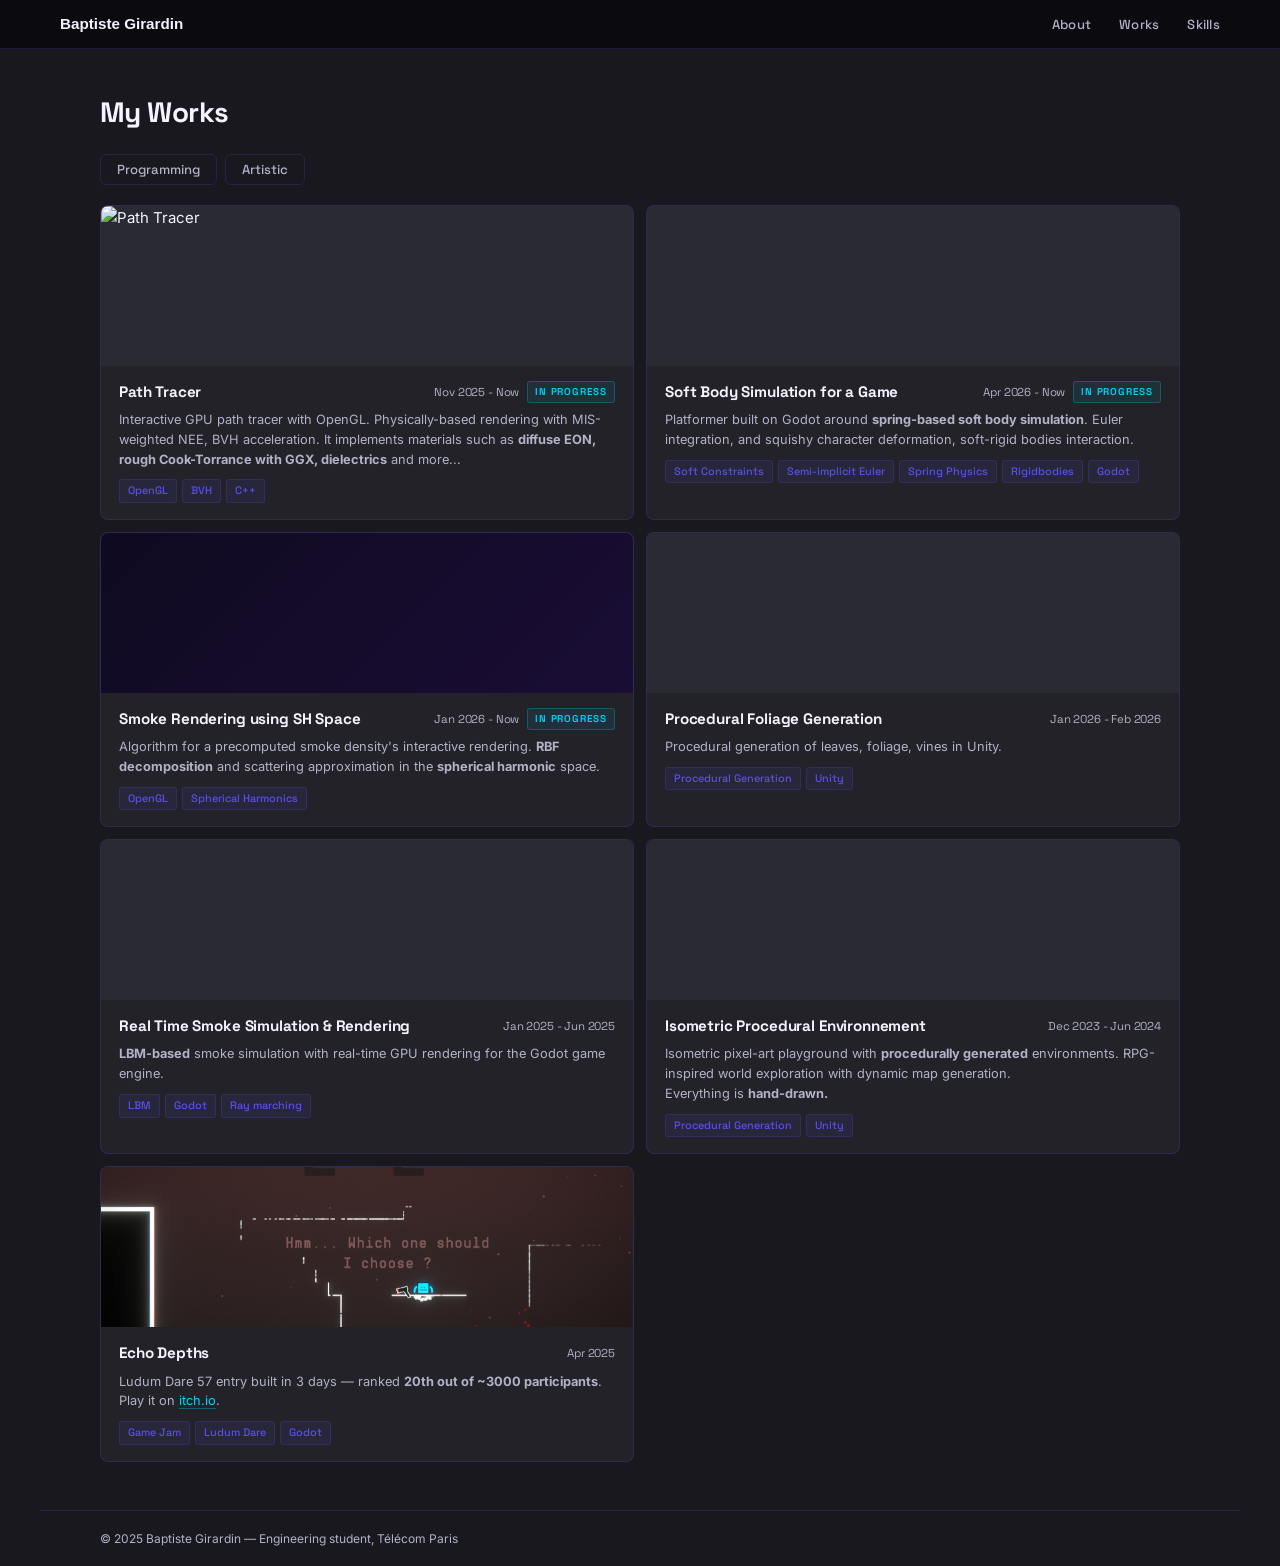
==== projects.html @ 26e7a451 "Add projects page, shared nav/projects JS, filter buttons, new project cards" ====
<!DOCTYPE html>
<html lang="en">
<head>
  <meta charset="UTF-8" />
  <meta name="viewport" content="width=device-width, initial-scale=1.0" />
  <title>Projects — Baptiste Girardin</title>
  <link rel="preconnect" href="https://fonts.googleapis.com" />
  <link href="https://fonts.googleapis.com/css2?family=Space+Grotesk:wght@300;400;500;600;700&family=Inter:wght@300;400;500&display=swap" rel="stylesheet" />
  <link rel="stylesheet" href="css/base.css" />
  <link rel="stylesheet" href="css/nav.css" />
  <link rel="stylesheet" href="css/sections.css" />
  <link rel="stylesheet" href="css/projects.css" />
</head>
<body>

  <nav id="navbar"></nav>
  <script src="js/nav.js"></script>

  <section id="projects" style="padding-top: 96px;">
    <div class="reveal">
      <h2 class="section-title">My Works</h2>
    </div>
    <div class="project-filters reveal">
      <button class="filter-btn" data-filter="code">Programming</button>
      <button class="filter-btn" data-filter="art">Artistic</button>
    </div>
    <div class="projects-grid reveal" data-projects="path-tracer, soft-body, smoke-rendering, foliage, smoke-sim, isometric, echo-depths"></div>
    <script src="js/projects.js"></script>
  </section>

  <footer>
    <p>© 2025 Baptiste Girardin — Engineering student, Télécom Paris</p>
  </footer>

<script src="js/scroll-reveal.js"></script>

</body>
</html>
---- css/base.css ----
*, *::before, *::after {
  box-sizing: border-box;
  margin: 0;
  padding: 0;
}

:root {
  --bg:           #18181E;
  --bg-card:      #222228;
  --bg-card2:     #2A2A32;
  --border:       rgba(91, 79, 232, 0.22);
  --text:         #F4F3FF;
  --muted:        #B2B2C8;
  --accent:       #5B4FE8;
  --accent2:      #00D4FF;
  --accent-glow:  rgba(91, 79, 232, 0.25);
}

html {
  scroll-behavior: smooth;
}

body {
  background: var(--bg);
  color: var(--text);
  font-family: 'Inter', sans-serif;
  font-size: 15px;
  line-height: 1.6;
  overflow-x: hidden;
}

::-webkit-scrollbar { width: 4px; }
::-webkit-scrollbar-track { background: var(--bg); }
::-webkit-scrollbar-thumb { background: var(--accent); border-radius: 2px; }

.btn-primary {
  background: var(--accent);
  color: #fff;
  padding: 8px 20px;
  border-radius: 6px;
  font-family: 'Space Grotesk', sans-serif;
  font-weight: 600;
  font-size: 0.85rem;
  text-decoration: none;
  transition: opacity 0.15s;
}
.btn-primary:hover { opacity: 0.85; }

.btn-ghost {
  border: 1px solid var(--border);
  color: var(--text);
  padding: 8px 20px;
  border-radius: 6px;
  font-family: 'Space Grotesk', sans-serif;
  font-weight: 500;
  font-size: 0.85rem;
  text-decoration: none;
  transition: border-color 0.2s, color 0.2s;
}
.btn-ghost:hover {
  border-color: var(--accent);
  color: var(--accent);
}

.reveal {
  opacity: 0;
  transform: translateY(12px);
  transition: opacity 0.35s ease, transform 0.35s ease;
}
.reveal.visible {
  opacity: 1;
  transform: translateY(0);
}

@media (prefers-reduced-motion: reduce) {
  *, *::before, *::after {
    animation-duration: 0.001ms !important;
    transition-duration: 0.001ms !important;
  }
}
---- css/nav.css ----
nav {
  position: fixed;
  top: 0; left: 0; right: 0;
  z-index: 100;
  display: flex;
  justify-content: space-between;
  align-items: center;
  padding: 12px 60px;
  background: rgba(10, 10, 15, 0.92);
  backdrop-filter: blur(12px);
  border-bottom: 1px solid var(--border);
}

.nav-logo {
  font-family: -apple-system, BlinkMacSystemFont, 'Segoe UI', sans-serif;
  font-weight: 600;
  font-size: 0.95rem;
  letter-spacing: 0;
  color: var(--text);
  text-decoration: none;
}

.nav-links {
  display: flex;
  gap: 28px;
  list-style: none;
}
.nav-links a {
  color: var(--muted);
  font-size: 0.82rem;
  text-decoration: none;
  letter-spacing: 0.02em;
  font-family: 'Space Grotesk', sans-serif;
  font-weight: 500;
  transition: color 0.15s;
}
.nav-links a:hover {
  color: var(--text);
}

@media (max-width: 900px) {
  nav { padding: 12px 24px; }
  .nav-links { gap: 15px; }
}
---- css/sections.css ----
section {
  padding: 48px 60px;
  max-width: 1200px;
  margin: 0 auto;
}

.section-label {
  font-family: 'Space Grotesk', sans-serif;
  font-size: 0.68rem;
  font-weight: 600;
  letter-spacing: 0.18em;
  text-transform: uppercase;
  color: var(--accent);
  margin-bottom: 6px;
}

.section-title {
  font-family: 'Space Grotesk', sans-serif;
  font-size: clamp(1.3rem, 2.5vw, 1.75rem);
  font-weight: 700;
  letter-spacing: -0.02em;
  line-height: 1.2;
  margin-bottom: 24px;
}
.section-title em {
  color: var(--accent2);
  font-style: normal;
}

.about-grid {
  display: grid;
  grid-template-columns: 120px 1fr 220px;
  column-gap: 28px;
  row-gap: 10px;
  align-items: start;
}

.about-photo {
  display: flex;
  flex-direction: column;
  align-items: center;
}

.about-photo-mobile { display: none; }

.photo-placeholder {
  width: 140px;
  height: 170px;
  border-radius: 8px;
  background: var(--bg-card2);
  border: 1px solid var(--border);
  display: flex;
  align-items: center;
  justify-content: center;
  color: var(--muted);
  overflow: hidden;
}

.photo-placeholder img {
  width: 100%;
  height: 100%;
  object-fit: cover;
  object-position: center top;
  transform: scale(1.6);
  transform-origin: center top;
  border-radius: 8px;
}

.about-text {
  align-self: center;
}

.inline-link {
  color: var(--accent2);
  text-decoration: none;
  border-bottom: 1px solid rgba(0, 212, 255, 0.35);
}
.inline-link:hover { border-bottom-color: var(--accent2); }

.about-text p {
  color: var(--muted);
  margin-bottom: 10px;
  font-size: 0.875rem;
  line-height: 1.65;
}
.about-text p strong { color: var(--text); font-weight: 500; }
.about-text p em     { color: var(--accent2); font-style: italic; }

.about-links {
  grid-column: 2 / -1;
  display: flex;
  flex-direction: row;
  flex-wrap: wrap;
  gap: 8px;
}

.about-tags {
  display: flex;
  flex-wrap: wrap;
  gap: 6px;
  margin-top: 14px;
}
.tag {
  background: var(--bg-card2);
  border: 1px solid var(--border);
  padding: 3px 10px;
  border-radius: 4px;
  font-size: 0.72rem;
  font-family: 'Space Grotesk', sans-serif;
  font-weight: 500;
  color: var(--muted);
  letter-spacing: 0.02em;
}

.about-stats {
  display: flex;
  flex-direction: column;
  gap: 10px;
  align-self: center;
}

.telecom-badge {
  background: rgba(91,79,232,0.08);
  border: 1px solid rgba(91, 79, 232, 0.28);
  border-radius: 8px;
  padding: 12px 16px;
  display: flex;
  align-items: center;
  gap: 12px;
}
.telecom-img {
  width: 48px;
  height: auto;
  flex-shrink: 0;
  opacity: 0.85;
}
.telecom-info strong {
  font-family: 'Space Grotesk', sans-serif;
  font-weight: 600;
  font-size: 0.875rem;
}
.telecom-info span {
  display: block;
  font-size: 0.75rem;
  color: var(--muted);
  margin-top: 2px;
}

.stat-card {
  background: var(--bg-card);
  border: 1px solid var(--border);
  border-radius: 8px;
  padding: 10px 16px;
  display: flex;
  align-items: baseline;
  gap: 12px;
}

.stat-number {
  font-family: 'Space Grotesk', sans-serif;
  font-size: 1.1rem;
  font-weight: 700;
  letter-spacing: -0.02em;
  color: var(--accent);
  line-height: 1;
  flex-shrink: 0;
  min-width: 40px;
}
.stat-label {
  font-size: 0.78rem;
  color: var(--muted);
}

footer {
  border-top: 1px solid var(--border);
  padding: 18px 60px;
  display: flex;
  justify-content: space-between;
  align-items: center;
  max-width: 1200px;
  margin: 0 auto;
}
footer p   { font-size: 0.75rem; color: var(--muted); }
footer a   { color: var(--accent); text-decoration: none; }

@media (max-width: 900px) {
  section { padding: 36px 24px; }
  .about-grid { display: block; }
  .about-photo { display: none; }
  .about-photo-mobile {
    display: flex;
    justify-content: center;
    margin: 16px 0;
  }
  .photo-placeholder { width: 140px; height: 170px; }

  .about-links { justify-content: center; margin-top: 20px; }
  .about-stats { display: none; }
  .telecom-badge { width: fit-content; margin: 0 auto; }
  footer { flex-direction: column; gap: 8px; text-align: center; padding: 18px 24px; }
}
---- css/projects.css ----
.projects-grid {
  display: grid;
  grid-template-columns: repeat(2, 1fr);
  gap: 12px;
}

.project-card {
  background: var(--bg-card);
  border: 1px solid var(--border);
  border-radius: 8px;
  overflow: hidden;
  transition: border-color 0.18s;
  text-decoration: none;
  color: inherit;
  display: block;
  cursor: pointer;
}
.project-card:hover {
  border-color: var(--accent);
}
.project-card.featured {
  grid-column: span 2;
}

.project-thumb {
  width: 100%;
  height: 160px;
  overflow: hidden;
  background: var(--bg-card2);
  position: relative;
}
.project-thumb canvas,
.project-thumb img,
.project-thumb video {
  width: 100%;
  height: 100%;
  display: block;
  object-fit: cover;
}

.project-thumb img.thumb-zoom {
  transform: scale(1.3);
}
.project-thumb video.thumb-zoom {
  transform: scale(2);
}
.project-thumb video.thumb-leaf {
  transform: scale(1.3);
  translate: 0px -20px;
}
.thumb-placeholder {
  width: 100%;
  height: 100%;
  display: flex;
  align-items: center;
  justify-content: center;
  font-size: 1.5rem;
}
.thumb-gameengine { background: linear-gradient(135deg, #0d1117, #1a1040); }
.thumb-fluid      { background: linear-gradient(135deg, #050d1f, #0a2040); }
.thumb-shader     { background: linear-gradient(135deg, #0f0a20, #1a0d35); }

.project-body {
  padding: 14px 18px 16px;
}

.project-type {
  font-size: 0.68rem;
  font-family: 'Space Grotesk', sans-serif;
  font-weight: 600;
  letter-spacing: 0.14em;
  text-transform: uppercase;
  color: var(--accent2);
  margin-bottom: 4px;
}

.project-name {
  font-family: 'Space Grotesk', sans-serif;
  font-size: 0.95rem;
  font-weight: 700;
  letter-spacing: -0.01em;
  margin-bottom: 6px;
  display: flex;
  align-items: center;
  gap: 8px;
}

.badge-wip {
  font-size: 0.62rem;
  font-family: 'Space Grotesk', sans-serif;
  font-weight: 600;
  letter-spacing: 0.08em;
  text-transform: uppercase;
  padding: 2px 7px;
  border-radius: 3px;
  background: rgba(0, 212, 255, 0.08);
  color: var(--accent2);
  border: 1px solid rgba(0, 212, 255, 0.25);
  flex-shrink: 0;
}

.project-date {
  margin-left: auto;
  font-size: 0.72rem;
  font-family: 'Space Grotesk', sans-serif;
  font-weight: 400;
  color: var(--muted);
  white-space: nowrap;
  padding-left: 8px;
}

.project-desc {
  font-size: 0.8rem;
  color: var(--muted);
  line-height: 1.55;
  margin-bottom: 10px;
}

.project-stack {
  display: flex;
  flex-wrap: wrap;
  gap: 5px;
}
.stack-tag {
  font-size: 0.68rem;
  font-family: 'Space Grotesk', sans-serif;
  font-weight: 500;
  padding: 2px 8px;
  border-radius: 3px;
  background: rgba(91, 79, 232, 0.1);
  color: var(--accent);
  border: 1px solid rgba(91, 79, 232, 0.2);
}

.projects-cta {
  text-align: left;
  margin-top: 16px;
}

.project-filters {
  display: flex;
  gap: 8px;
  margin-bottom: 20px;
}

.filter-btn {
  background: transparent;
  border: 1px solid var(--border);
  color: var(--muted);
  padding: 6px 16px;
  border-radius: 6px;
  font-family: 'Space Grotesk', sans-serif;
  font-size: 0.82rem;
  font-weight: 500;
  cursor: pointer;
  transition: border-color 0.18s, color 0.18s;
}
.filter-btn:hover {
  border-color: var(--accent);
  color: var(--text);
}
.filter-btn.active {
  border-color: var(--accent);
  color: var(--accent);
}

.projects-more {
  margin-top: 20px;
  display: flex;
  justify-content: center;
}

@media (max-width: 900px) {
  .projects-grid { grid-template-columns: 1fr; }
  .project-card.featured { grid-column: span 1; }
  .project-name {
    flex-wrap: wrap;
    row-gap: 4px;
  }
  .project-title { flex-basis: 100%; }
  .badge-wip { margin-left: auto; flex-basis: auto; }
  .project-date { margin-left: 0px; padding-left: 0px; flex-basis: auto; }
}
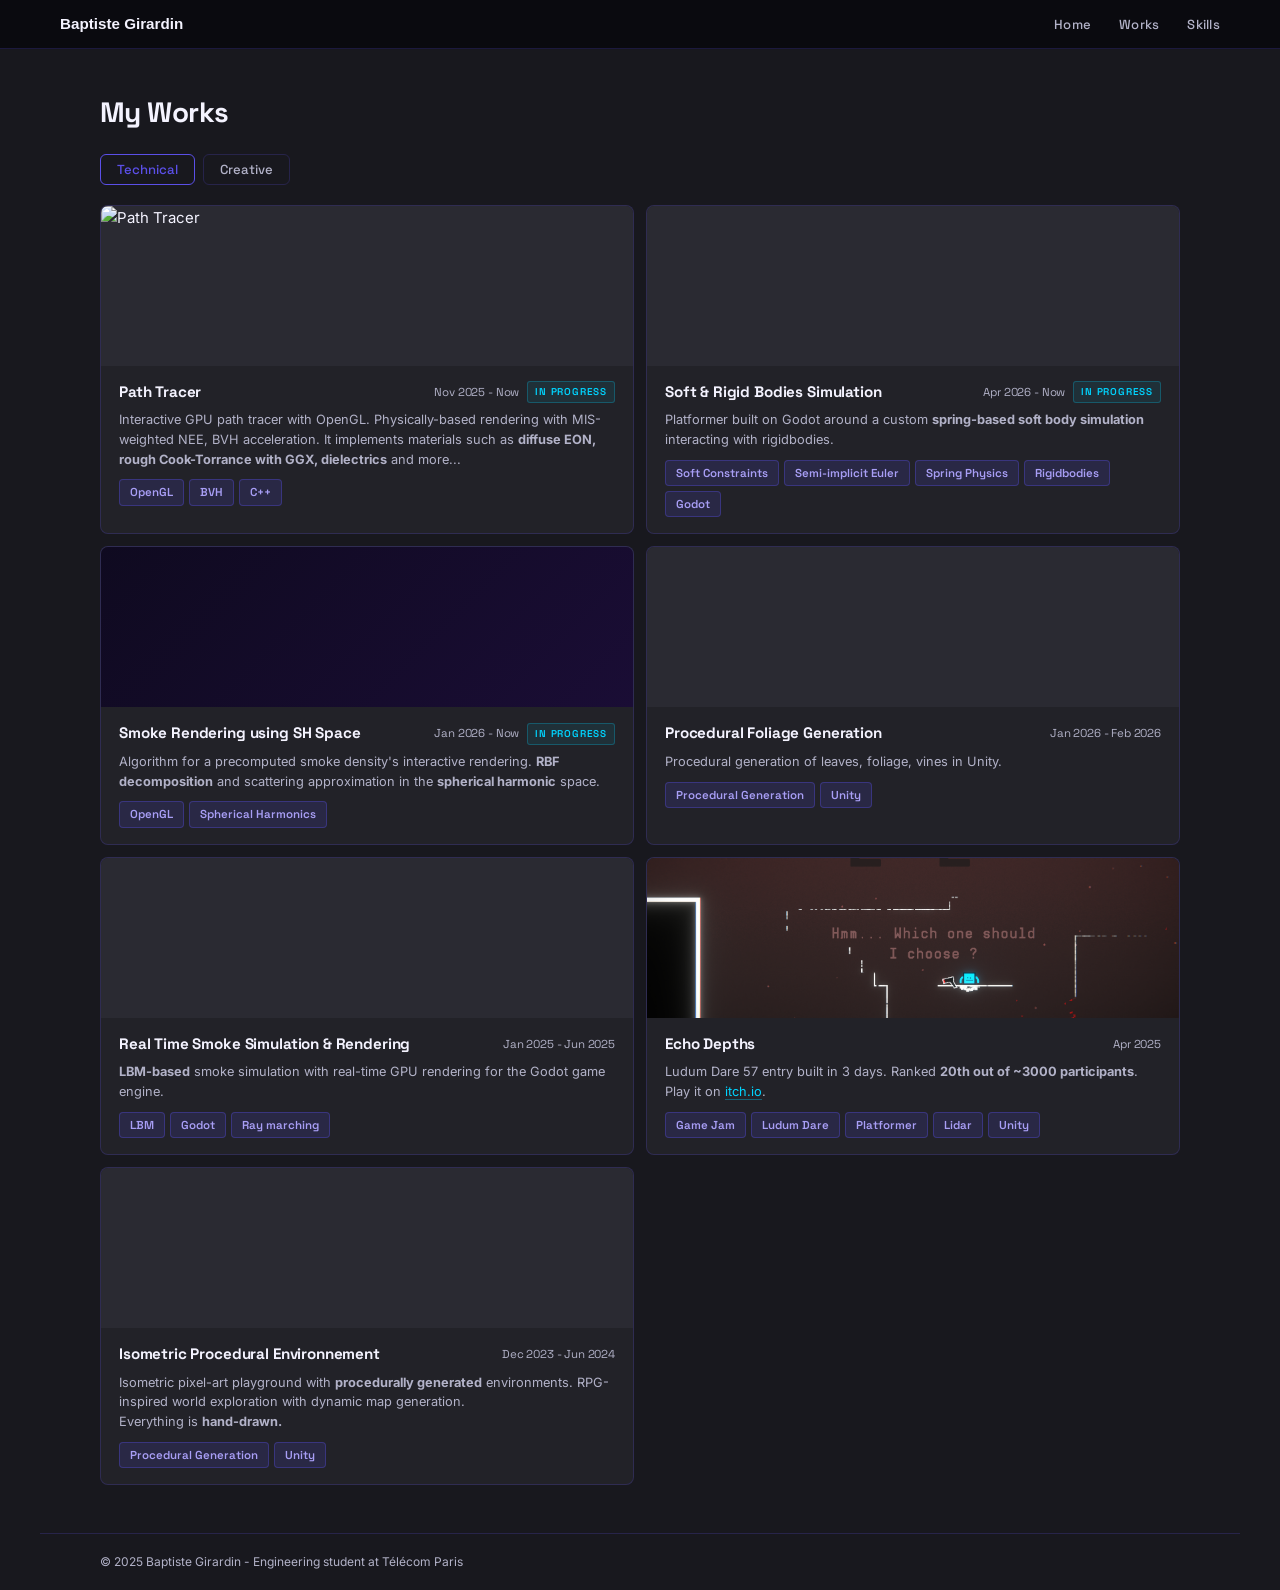
==== commit 3dbbf137: "Add creative works filter, carousel, posters project, nav and UX improvements Co-Authored-By: Claude" ====
--- a/projects.html
+++ b/projects.html
@@ -21,15 +21,25 @@
       <h2 class="section-title">My Works</h2>
     </div>
     <div class="project-filters reveal">
-      <button class="filter-btn" data-filter="code">Programming</button>
-      <button class="filter-btn" data-filter="art">Artistic</button>
+      <button class="filter-btn" data-filter="code">Technical</button>
+      <button class="filter-btn" data-filter="art">Creative</button>
     </div>
-    <div class="projects-grid reveal" data-projects="path-tracer, soft-body, smoke-rendering, foliage, smoke-sim, isometric, echo-depths"></div>
+    <div class="projects-grid reveal" data-projects=
+    "path-tracer, 
+    soft-body, 
+    smoke-rendering, 
+    foliage, 
+    smoke-sim, 
+    echo-depths, 
+    isometric, 
+    
+    affiches">
+    </div>
     <script src="js/projects.js"></script>
   </section>
 
   <footer>
-    <p>© 2025 Baptiste Girardin — Engineering student, Télécom Paris</p>
+    <p>© 2025 Baptiste Girardin - Engineering student at Télécom Paris</p>
   </footer>
 
 <script src="js/scroll-reveal.js"></script>
--- a/css/sections.css
+++ b/css/sections.css
@@ -22,6 +22,13 @@
   line-height: 1.2;
   margin-bottom: 24px;
 }
+.section-subtitle {
+  font-size: 0.8rem;
+  color: var(--muted);
+  margin-top: -16px;
+  margin-bottom: 24px;
+}
+
 .section-title em {
   color: var(--accent2);
   font-style: normal;
--- a/css/projects.css
+++ b/css/projects.css
@@ -29,6 +29,72 @@
   background: var(--bg-card2);
   position: relative;
 }
+
+.project-thumb.thumb-a4 {
+  height: auto;
+  aspect-ratio: 210 / 297;
+}
+
+.carousel-wrap {
+  position: relative;
+  width: 100%;
+  height: 100%;
+  overflow: hidden;
+}
+
+.carousel-track {
+  display: flex;
+  height: 100%;
+  transition: transform 0.35s ease;
+}
+
+.carousel-track img {
+  width: 100%;
+  height: 100%;
+  object-fit: cover;
+  flex-shrink: 0;
+}
+
+.carousel-prev,
+.carousel-next {
+  position: absolute;
+  top: 50%;
+  transform: translateY(-50%);
+  background: rgba(0,0,0,0.45);
+  border: none;
+  color: #fff;
+  font-size: 1.4rem;
+  line-height: 1;
+  padding: 6px 10px;
+  cursor: pointer;
+  z-index: 2;
+  border-radius: 4px;
+  transition: background 0.15s;
+}
+.carousel-prev:hover,
+.carousel-next:hover { background: rgba(0,0,0,0.7); }
+.carousel-prev { left: 6px; }
+.carousel-next { right: 6px; }
+
+.carousel-dots {
+  position: absolute;
+  bottom: 8px;
+  left: 50%;
+  transform: translateX(-50%);
+  display: flex;
+  gap: 6px;
+  z-index: 2;
+}
+
+.dot {
+  width: 6px;
+  height: 6px;
+  border-radius: 50%;
+  background: rgba(255,255,255,0.4);
+  cursor: pointer;
+  transition: background 0.15s;
+}
+.dot.active { background: #fff; }
 .project-thumb canvas,
 .project-thumb img,
 .project-thumb video {
@@ -122,14 +188,14 @@
   gap: 5px;
 }
 .stack-tag {
-  font-size: 0.68rem;
-  font-family: 'Space Grotesk', sans-serif;
-  font-weight: 500;
-  padding: 2px 8px;
-  border-radius: 3px;
-  background: rgba(91, 79, 232, 0.1);
-  color: var(--accent);
-  border: 1px solid rgba(91, 79, 232, 0.2);
+  font-size: 0.72rem;
+  font-family: 'Space Grotesk', sans-serif;
+  font-weight: 600;
+  padding: 3px 10px;
+  border-radius: 4px;
+  background: rgba(91, 79, 232, 0.15);
+  color: #a89ef5;
+  border: 1px solid rgba(91, 79, 232, 0.35);
 }
 
 .projects-cta {
@@ -167,8 +233,18 @@
 .projects-more {
   margin-top: 20px;
   display: flex;
-  justify-content: center;
-}
+  flex-direction: column;
+  align-items: center;
+  gap: 10px;
+}
+
+.projects-creative-hint {
+  font-size: 0.78rem;
+  color: var(--muted);
+  text-decoration: none;
+  transition: color 0.15s;
+}
+.projects-creative-hint:hover { color: var(--accent2); }
 
 @media (max-width: 900px) {
   .projects-grid { grid-template-columns: 1fr; }
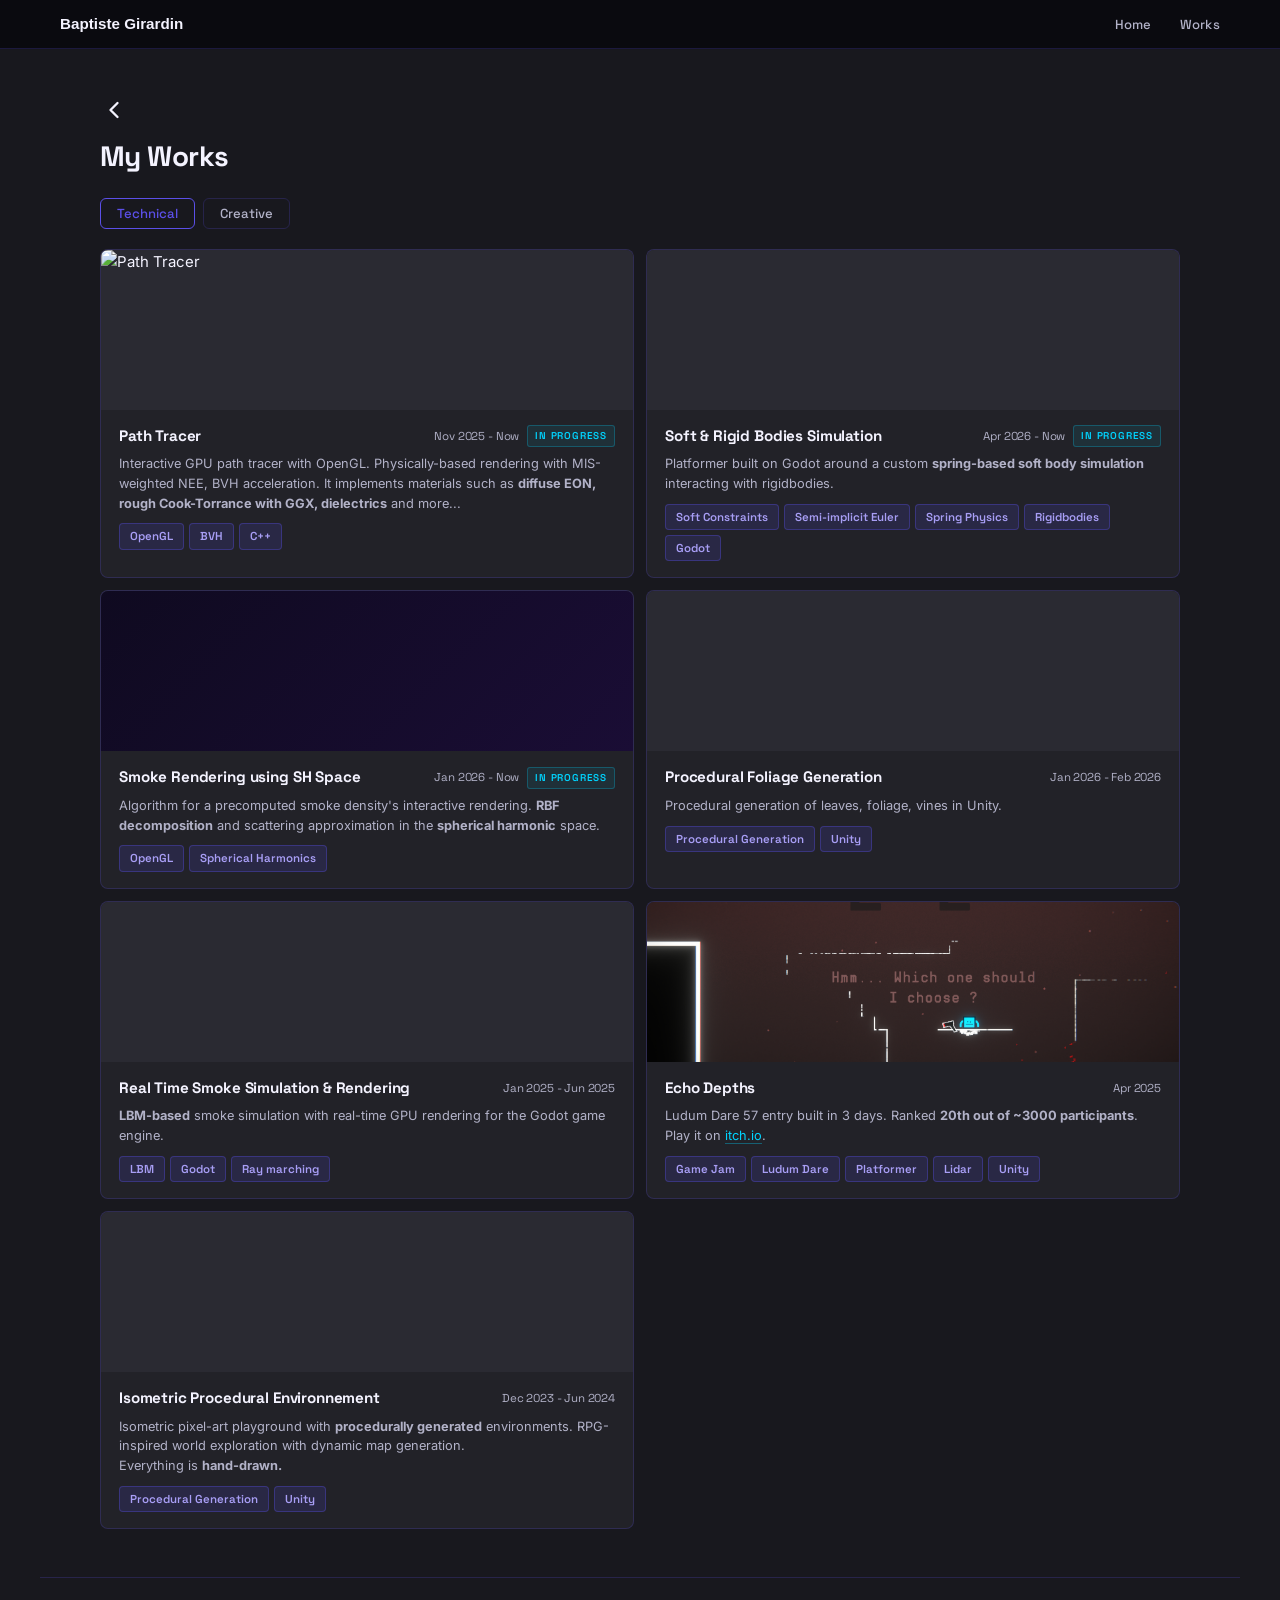
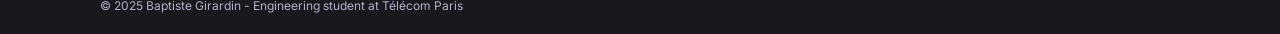
==== commit b2421615: "Add back arrow to projects page to return to home" ====
--- a/projects.html
+++ b/projects.html
@@ -18,6 +18,11 @@
 
   <section id="projects" style="padding-top: 96px;">
     <div class="reveal">
+      <a href="index.html" class="back-arrow" aria-label="Back to home">
+        <svg width="28" height="28" viewBox="0 0 24 24" fill="none" stroke="currentColor" stroke-width="2" stroke-linecap="round" stroke-linejoin="round">
+          <polyline points="15 18 9 12 15 6"/>
+        </svg>
+      </a>
       <h2 class="section-title">My Works</h2>
     </div>
     <div class="project-filters reveal">
--- a/css/base.css
+++ b/css/base.css
@@ -62,6 +62,12 @@
   color: var(--accent);
 }
 
+.btn-ghost-accent {
+  border-color: var(--accent);
+  color: var(--accent);
+}
+.btn-ghost-accent:hover { opacity: 0.8; }
+
 .reveal {
   opacity: 0;
   transform: translateY(12px);
--- a/css/projects.css
+++ b/css/projects.css
@@ -1,3 +1,17 @@
+.back-arrow {
+  display: inline-flex;
+  align-items: center;
+  justify-content: center;
+  color: var(--text-muted);
+  margin-bottom: 16px;
+  transition: color 0.18s, transform 0.18s;
+  text-decoration: none;
+}
+.back-arrow:hover {
+  color: var(--accent);
+  transform: translateX(-3px);
+}
+
 .projects-grid {
   display: grid;
   grid-template-columns: repeat(2, 1fr);
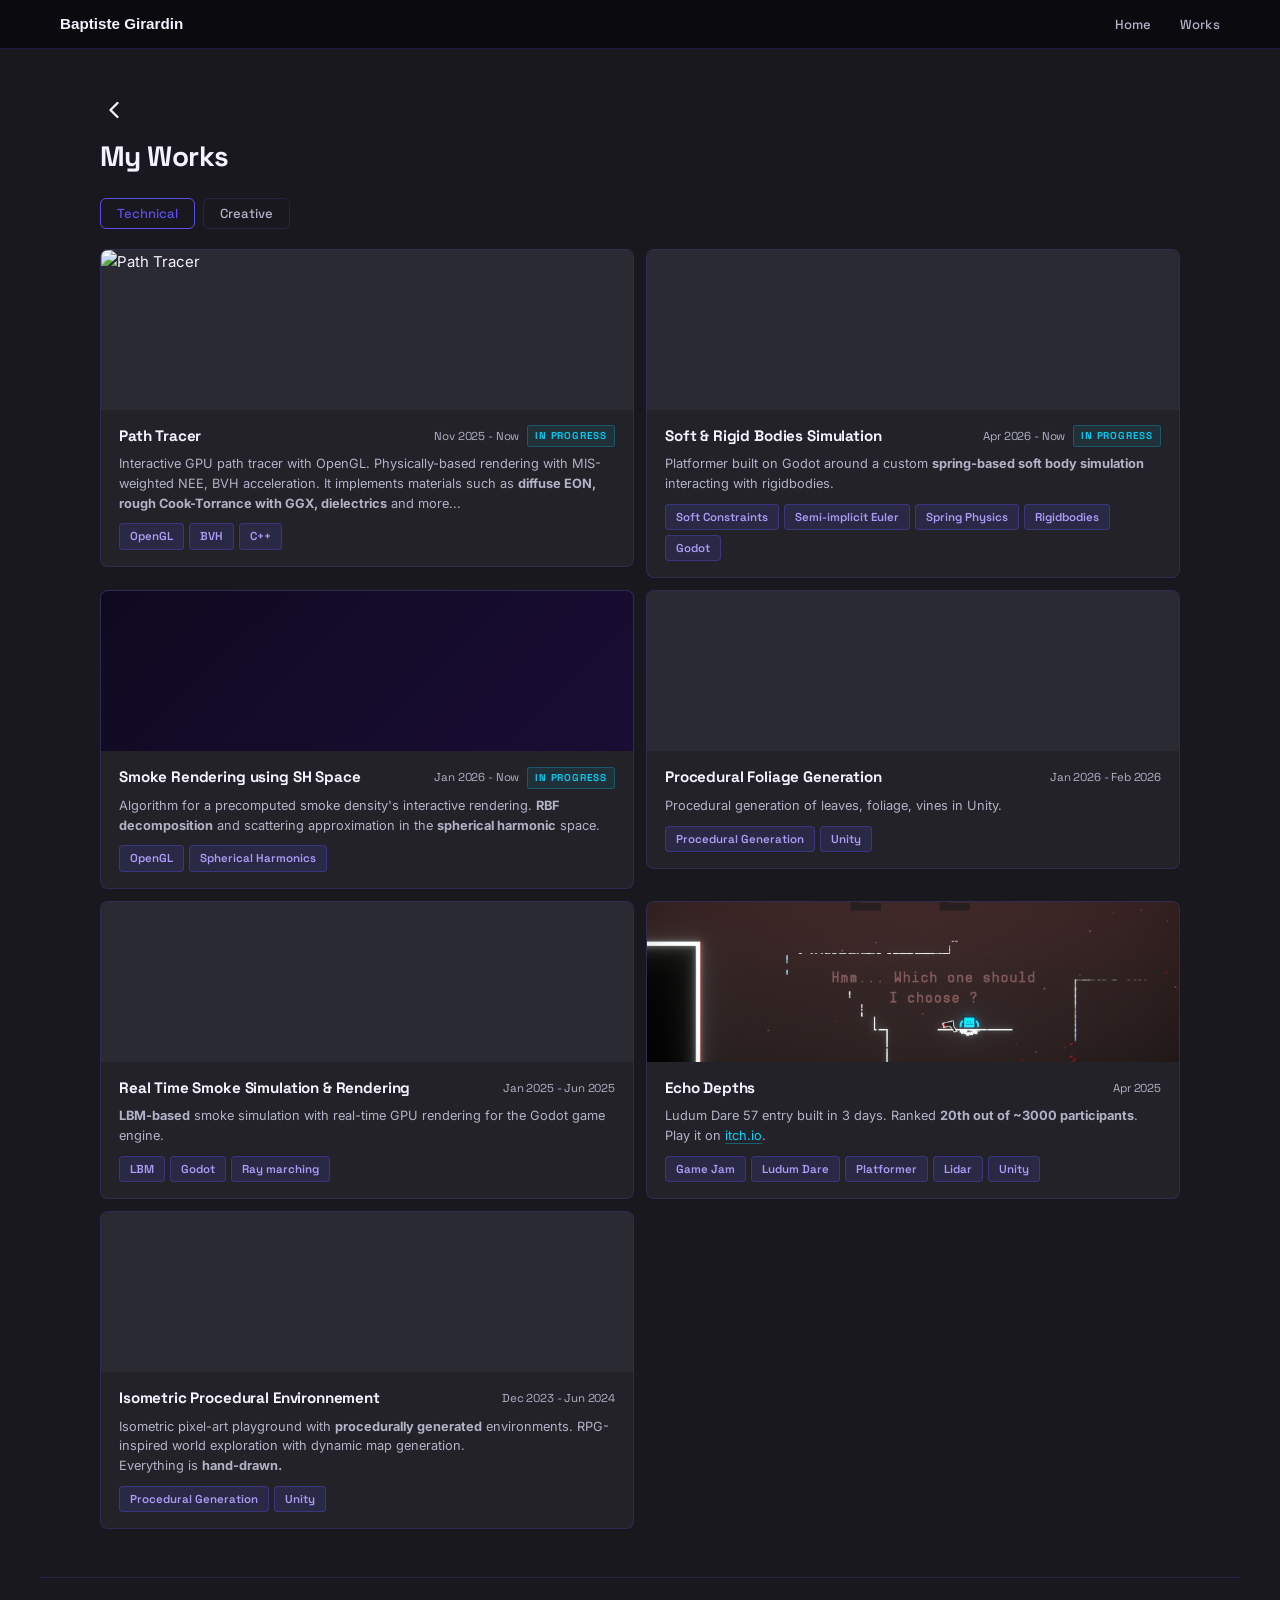
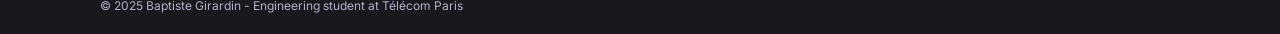
==== commit e13b7cbe: "Update" ====
--- a/projects.html
+++ b/projects.html
@@ -38,7 +38,10 @@
     echo-depths, 
     isometric, 
     
-    affiches">
+    affiches,
+    pourquoi,
+    design,
+    music">
     </div>
     <script src="js/projects.js"></script>
   </section>
--- a/css/sections.css
+++ b/css/sections.css
@@ -176,6 +176,69 @@
 .stat-label {
   font-size: 0.78rem;
   color: var(--muted);
+}
+
+.pub-list {
+  display: flex;
+  flex-direction: column;
+  gap: 2px;
+}
+
+.pub-item {
+  display: grid;
+  grid-template-columns: 90px 1fr auto;
+  align-items: start;
+  gap: 20px;
+  padding: 16px 18px;
+  border-radius: 8px;
+  border: 1px solid transparent;
+  text-decoration: none;
+  color: inherit;
+  transition: background 0.15s, border-color 0.15s;
+}
+.pub-item:hover {
+  background: var(--bg-card);
+  border-color: var(--border);
+}
+.pub-item:hover .pub-arrow { opacity: 1; }
+
+.pub-date {
+  font-size: 0.75rem;
+  color: var(--muted);
+  padding-top: 3px;
+  white-space: nowrap;
+}
+
+.pub-body { display: flex; flex-direction: column; gap: 6px; }
+
+.pub-title {
+  font-family: 'Space Grotesk', sans-serif;
+  font-size: 0.95rem;
+  font-weight: 600;
+  color: var(--text);
+  margin: 0;
+}
+
+.pub-desc {
+  font-size: 0.82rem;
+  color: var(--muted);
+  line-height: 1.55;
+  margin: 0;
+}
+
+.pub-tags {
+  display: flex;
+  flex-wrap: wrap;
+  gap: 5px;
+  margin-top: 2px;
+}
+
+.pub-arrow {
+  font-size: 1rem;
+  color: var(--muted);
+  opacity: 0;
+  transition: opacity 0.15s;
+  padding-top: 2px;
 }
 
 footer {
--- a/css/projects.css
+++ b/css/projects.css
@@ -15,6 +15,21 @@
 .projects-grid {
   display: grid;
   grid-template-columns: repeat(2, 1fr);
+  gap: 12px;
+  align-items: start;
+}
+
+.projects-grid.projects-cols {
+  display: flex;
+  gap: 12px;
+  align-items: start;
+}
+
+.projects-col {
+  flex: 1 1 0;
+  min-width: 0;
+  display: flex;
+  flex-direction: column;
   gap: 12px;
 }
 
@@ -32,8 +47,17 @@
 .project-card:hover {
   border-color: var(--accent);
 }
+.project-card.no-link {
+  cursor: default;
+}
+.project-card.no-link:hover {
+  border-color: var(--border);
+}
 .project-card.featured {
   grid-column: span 2;
+}
+.projects-grid .project-card:has(.thumb-a4) {
+  grid-row: span 2;
 }
 
 .project-thumb {
@@ -42,6 +66,7 @@
   overflow: hidden;
   background: var(--bg-card2);
   position: relative;
+  transition: height 0.35s ease;
 }
 
 .project-thumb.thumb-a4 {
@@ -67,6 +92,11 @@
   height: 100%;
   object-fit: cover;
   flex-shrink: 0;
+}
+.carousel-track .thumb-dark {
+  flex-shrink: 0;
+  width: 100%;
+  height: 100%;
 }
 
 .carousel-prev,
@@ -124,6 +154,117 @@
 .project-thumb video.thumb-zoom {
   transform: scale(2);
 }
+.project-thumb:has(video.thumb-contain) {
+  height: auto;
+  aspect-ratio: 16 / 9;
+}
+
+.audio-player {
+  width: 100%;
+  height: 100%;
+  display: flex;
+  flex-direction: column;
+  justify-content: center;
+  gap: 10px;
+  padding: 14px 18px;
+  box-sizing: border-box;
+  background: var(--bg-card2);
+}
+.audio-header {
+  display: flex;
+  justify-content: space-between;
+  align-items: center;
+  gap: 8px;
+}
+.audio-title {
+  font-family: 'Space Grotesk', sans-serif;
+  font-size: 0.85rem;
+  font-weight: 600;
+  color: var(--text);
+  white-space: nowrap;
+  overflow: hidden;
+  text-overflow: ellipsis;
+}
+.audio-count {
+  font-size: 0.7rem;
+  color: var(--muted);
+  flex-shrink: 0;
+}
+.audio-controls {
+  display: flex;
+  align-items: center;
+  justify-content: center;
+  gap: 14px;
+}
+.audio-prev-btn,
+.audio-next-btn {
+  background: none;
+  border: none;
+  color: var(--muted);
+  font-size: 1.5rem;
+  line-height: 1;
+  cursor: pointer;
+  padding: 2px 6px;
+  transition: color 0.15s;
+}
+.audio-prev-btn:hover,
+.audio-next-btn:hover { color: var(--text); }
+.audio-play-btn {
+  width: 38px;
+  height: 38px;
+  border-radius: 50%;
+  background: var(--accent);
+  border: none;
+  cursor: pointer;
+  display: flex;
+  align-items: center;
+  justify-content: center;
+  color: #000;
+  transition: opacity 0.15s;
+  flex-shrink: 0;
+}
+.audio-play-btn:hover { opacity: 0.85; }
+.audio-play-btn svg { width: 14px; height: 14px; }
+.audio-progress-wrap { display: flex; flex-direction: column; gap: 5px; }
+.audio-bar {
+  width: 100%;
+  height: 3px;
+  background: var(--border);
+  border-radius: 2px;
+  cursor: pointer;
+}
+.audio-fill {
+  height: 100%;
+  background: var(--accent);
+  border-radius: 2px;
+  width: 0%;
+}
+.audio-times {
+  display: flex;
+  justify-content: space-between;
+  font-size: 0.68rem;
+  color: var(--muted);
+}
+.audio-dots {
+  display: flex;
+  justify-content: center;
+  gap: 6px;
+}
+
+.thumb-dark {
+  width: 100%;
+  height: 100%;
+  background: #0d0d0f;
+  display: flex;
+  align-items: center;
+  justify-content: center;
+}
+.thumb-dark img {
+  width: 100%;
+  height: 100%;
+  object-fit: contain;
+  display: block;
+}
 .project-thumb video.thumb-leaf {
   transform: scale(1.3);
   translate: 0px -20px;
@@ -262,6 +403,7 @@
 
 @media (max-width: 900px) {
   .projects-grid { grid-template-columns: 1fr; }
+  .projects-grid.projects-cols { flex-direction: column; }
   .project-card.featured { grid-column: span 1; }
   .project-name {
     flex-wrap: wrap;
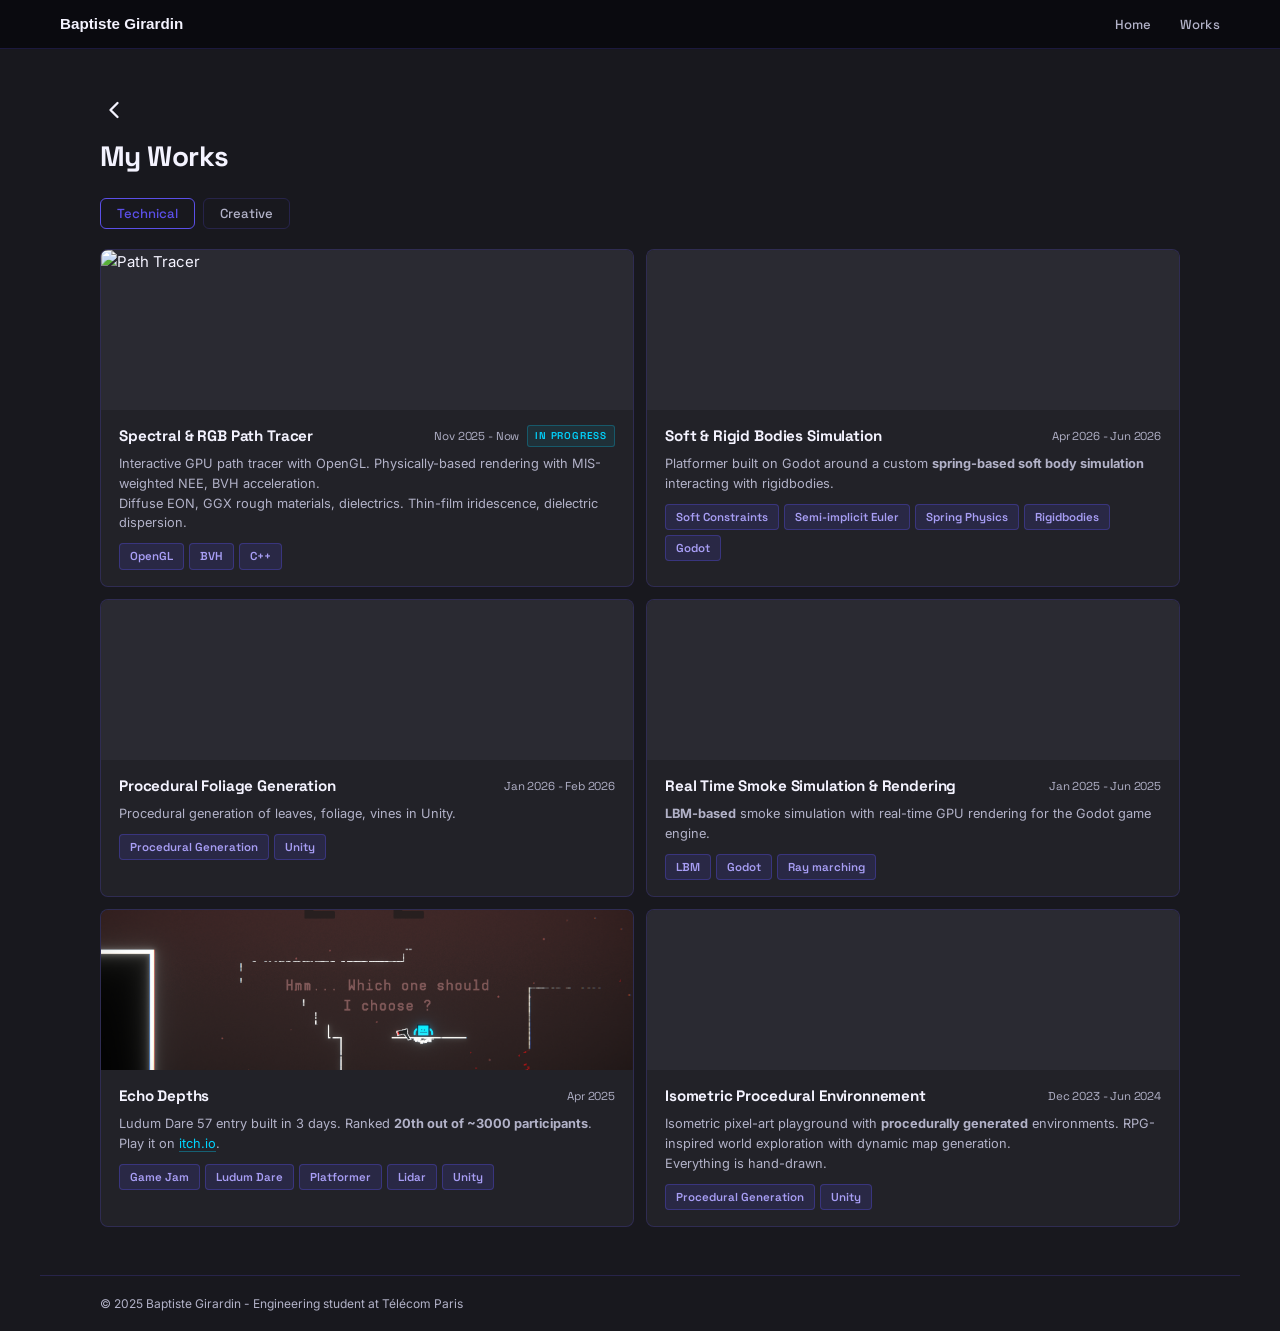
==== commit 976d7a2e: "Fix minor details & updates" ====
--- a/projects.html
+++ b/projects.html
@@ -3,7 +3,7 @@
 <head>
   <meta charset="UTF-8" />
   <meta name="viewport" content="width=device-width, initial-scale=1.0" />
-  <title>Projects — Baptiste Girardin</title>
+  <title>Projects</title>
   <link rel="preconnect" href="https://fonts.googleapis.com" />
   <link href="https://fonts.googleapis.com/css2?family=Space+Grotesk:wght@300;400;500;600;700&family=Inter:wght@300;400;500&display=swap" rel="stylesheet" />
   <link rel="stylesheet" href="css/base.css" />
@@ -31,8 +31,7 @@
     </div>
     <div class="projects-grid reveal" data-projects=
     "path-tracer, 
-    soft-body, 
-    smoke-rendering, 
+    soft-body,  
     foliage, 
     smoke-sim, 
     echo-depths, 
--- a/css/sections.css
+++ b/css/sections.css
@@ -36,7 +36,7 @@
 
 .about-grid {
   display: grid;
-  grid-template-columns: 120px 1fr 220px;
+  grid-template-columns: 140px 1fr 220px;
   column-gap: 28px;
   row-gap: 10px;
   align-items: start;
@@ -46,6 +46,7 @@
   display: flex;
   flex-direction: column;
   align-items: center;
+  align-self: center;
 }
 
 .about-photo-mobile { display: none; }
--- a/css/projects.css
+++ b/css/projects.css
@@ -16,7 +16,6 @@
   display: grid;
   grid-template-columns: repeat(2, 1fr);
   gap: 12px;
-  align-items: start;
 }
 
 .projects-grid.projects-cols {
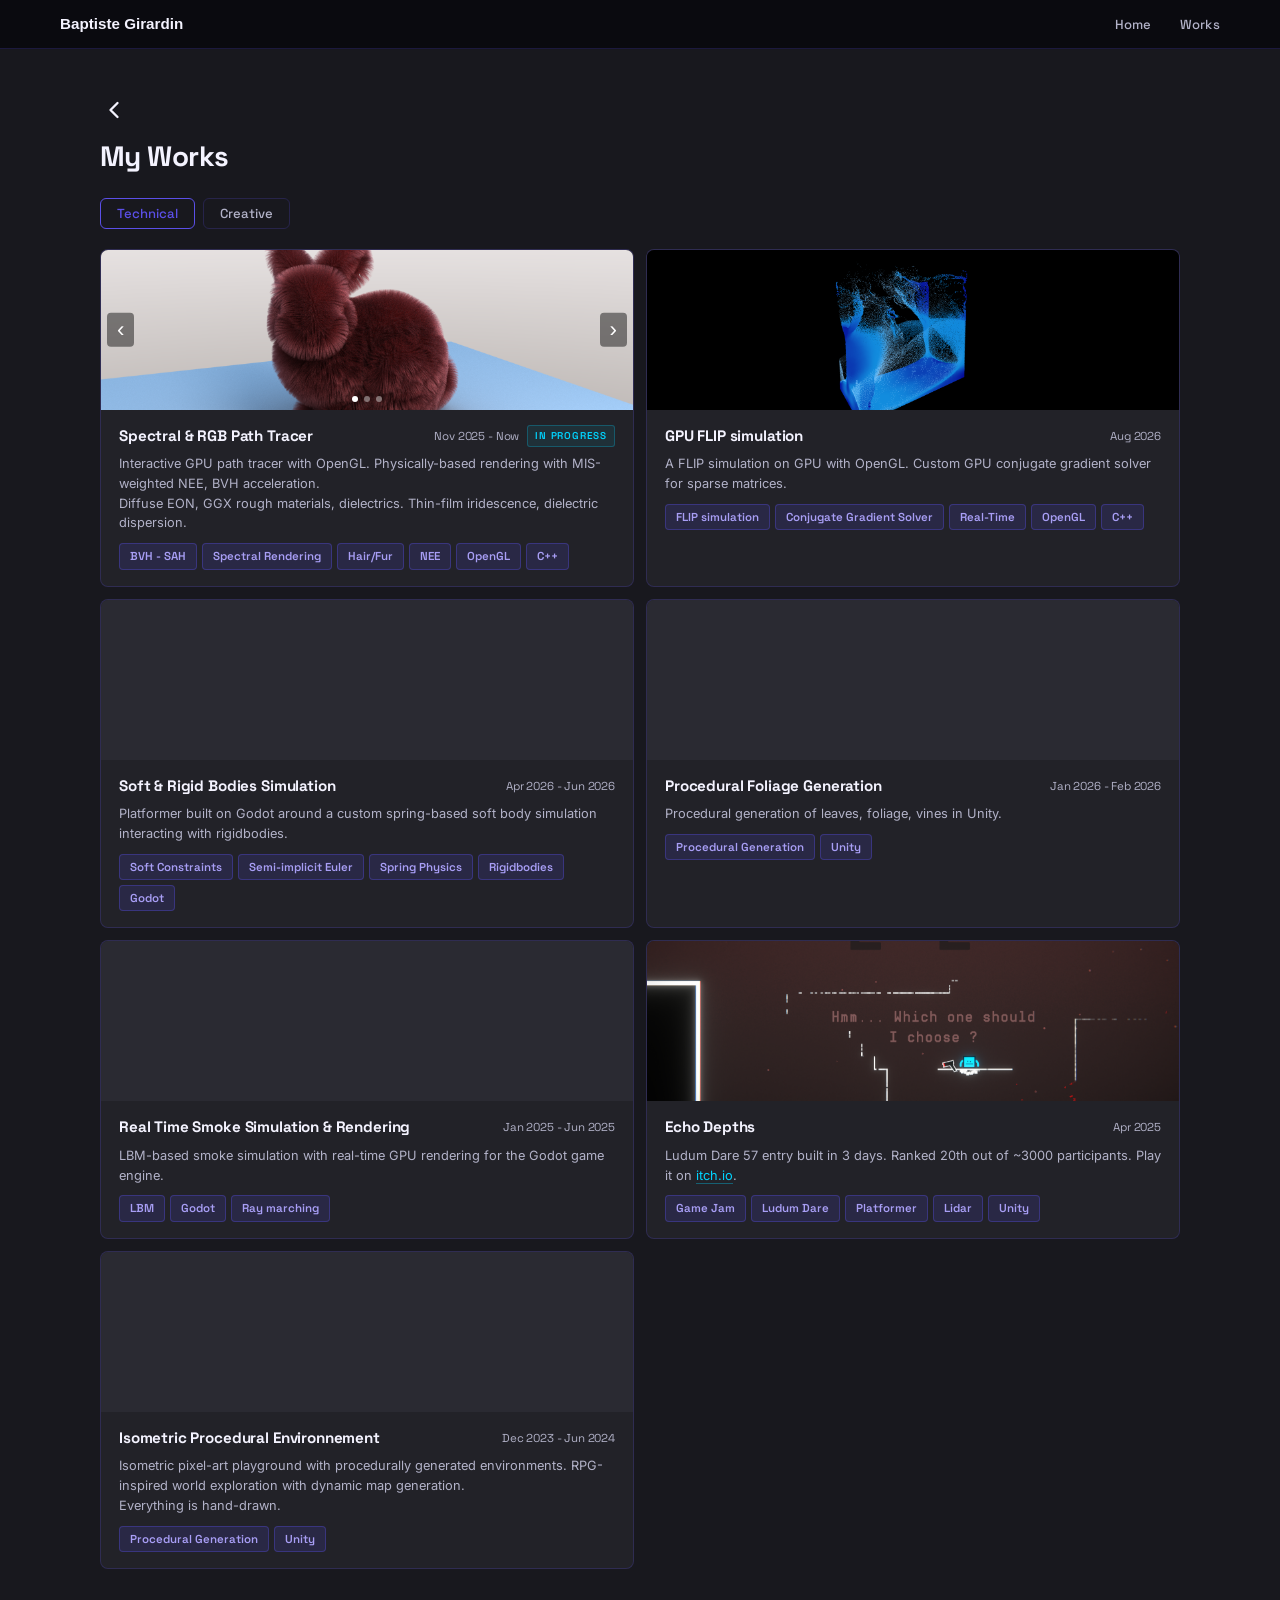
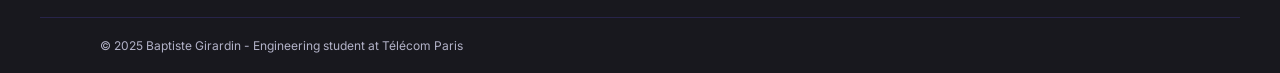
==== commit 9c5af967: "Add FLIP project" ====
--- a/projects.html
+++ b/projects.html
@@ -31,6 +31,7 @@
     </div>
     <div class="projects-grid reveal" data-projects=
     "path-tracer, 
+    fluid-sim,
     soft-body,  
     foliage, 
     smoke-sim, 
--- a/css/sections.css
+++ b/css/sections.css
@@ -36,7 +36,7 @@
 
 .about-grid {
   display: grid;
-  grid-template-columns: 140px 1fr 220px;
+  grid-template-columns: 1fr 220px;
   column-gap: 28px;
   row-gap: 10px;
   align-items: start;
--- a/css/projects.css
+++ b/css/projects.css
@@ -157,6 +157,13 @@
   height: auto;
   aspect-ratio: 16 / 9;
 }
+.project-thumb:has(img.thumb-half) {
+  background: #000;
+}
+.project-thumb img.thumb-half {
+  object-fit: contain;
+  width: scale(1);
+}
 
 .audio-player {
   width: 100%;
